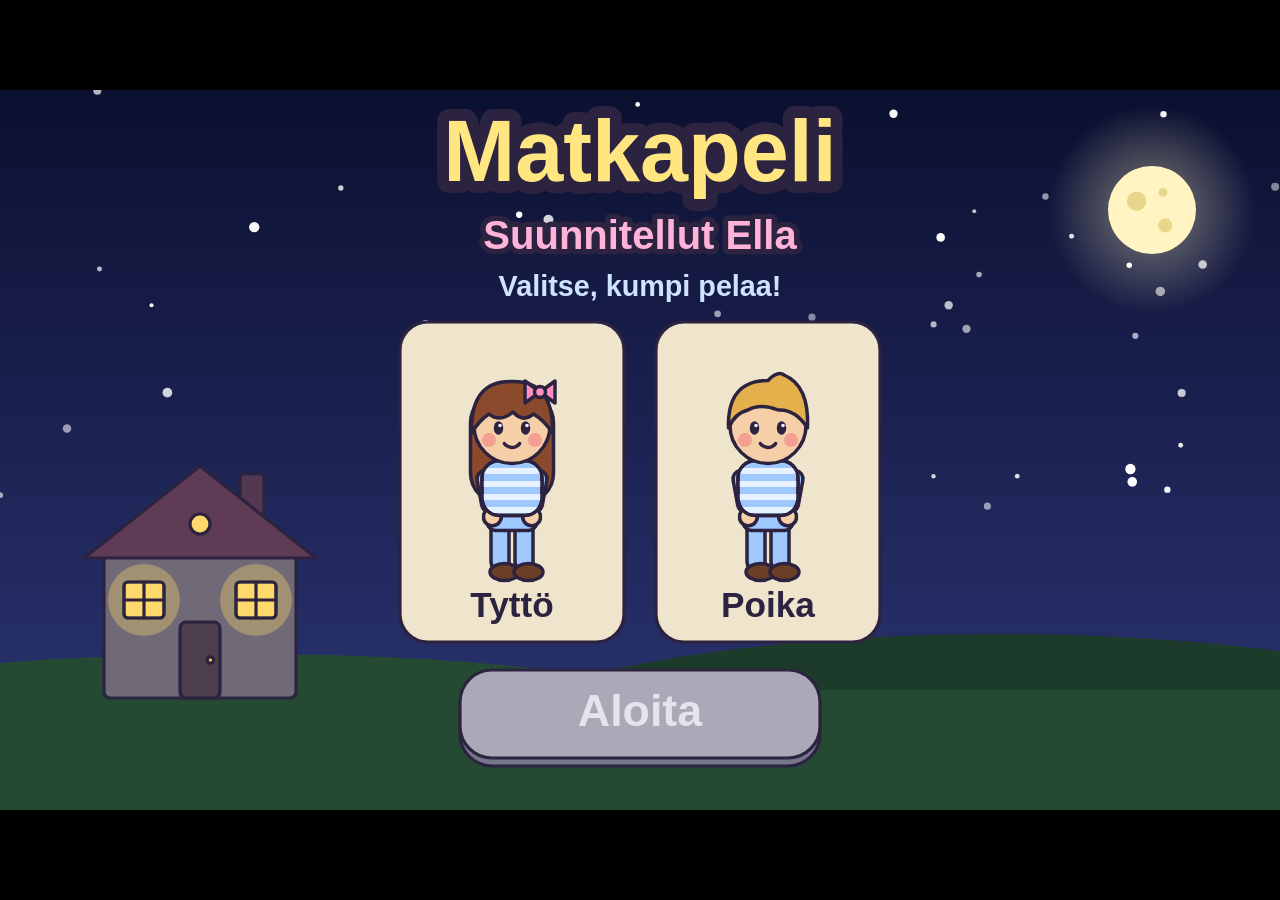
==== index.html @ b37e4c69 "A sleepover at Mummi and Ukki's: pillow fort, Ukki's story, city lights and pancakes Closes #28  Co-" ====
<!DOCTYPE html>
<html lang="fi">
<head>
  <meta charset="utf-8">
  <meta name="viewport" content="width=device-width, initial-scale=1, maximum-scale=1, user-scalable=no, viewport-fit=cover">
  <meta name="apple-mobile-web-app-capable" content="yes">
  <meta name="mobile-web-app-capable" content="yes">
  <title>Matkapeli</title>
  <meta name="apple-mobile-web-app-title" content="Matkapeli">
  <meta name="apple-mobile-web-app-status-bar-style" content="black-translucent">
  <meta name="theme-color" content="#4fb3f6">
  <link rel="manifest" href="manifest.webmanifest">
  <link rel="icon" type="image/png" href="icons/icon-192.png">
  <link rel="apple-touch-icon" href="icons/apple-touch-icon.png">
  <link rel="stylesheet" href="style.css">
</head>
<body>
  <canvas id="game" width="320" height="180"></canvas>

  <div id="rotate-hint">
    <div class="rotate-icon">📱↻</div>
    <div>Käännä tabletti</div>
  </div>

  <!-- Classic scripts (not modules) so the game works from file:// -->
  <script src="js/sprites.js"></script>
  <script src="js/engine.js"></script>
  <script src="js/lib/three.min.js"></script>
  <script src="js/world3d.js"></script>
  <script src="js/country3d.js"></script>
  <script src="js/player.js"></script>
  <script src="js/pet.js"></script>
  <script src="js/photos.js"></script>
  <script src="js/passport.js"></script>
  <script src="js/tvshow.js"></script>
  <script src="js/maskedsinger.js"></script>
  <script src="js/tvchannels.js"></script>
  <script src="js/scenes/start.js"></script>
  <script src="js/scenes/home.js"></script>
  <script src="js/scenes/brush.js"></script>
  <script src="js/scenes/hairbrush.js"></script>
  <script src="js/scenes/wardrobe.js"></script>
  <script src="js/scenes/breakfast.js"></script>
  <script src="js/scenes/baking.js"></script>
  <script src="js/scenes/party.js"></script>
  <script src="js/scenes/memory.js"></script>
  <script src="js/scenes/drums.js"></script>
  <script src="js/scenes/pettricks.js"></script>
  <script src="js/scenes/books.js"></script>
  <script src="js/scenes/album.js"></script>
  <script src="js/scenes/passport.js"></script>
  <script src="js/scenes/concert.js"></script>
  <script src="js/scenes/street.js"></script>
  <script src="js/scenes/airport.js"></script>
  <script src="js/scenes/flight.js"></script>
  <script src="js/scenes/egypt.js"></script>
  <script src="js/scenes/winter.js"></script>
  <script src="js/scenes/igloo.js"></script>
  <script src="js/scenes/thailand.js"></script>
  <script src="js/scenes/temple.js"></script>
  <script src="js/scenes/themepark.js"></script>
  <script src="js/scenes/newyork.js"></script>
  <script src="js/scenes/grandparents.js"></script>
  <script src="js/scenes/sleepover.js"></script>
  <script src="js/scenes/hq.js"></script>
  <script src="js/scenes/hotel.js"></script>
  <script src="js/scenes/swim.js"></script>
  <script src="js/scenes/garden.js"></script>
  <script src="js/scenes/helsinki.js"></script>
  <script src="js/scenes/school.js"></script>
  <script src="js/scenes/drive.js"></script>
  <script src="js/scenes/pyramid.js"></script>
  <script src="js/scenes/labyrinth.js"></script>
  <script src="js/scenes/gallery.js"></script>
  <!-- New countries (made with country3d.js) come after everything else -->
  <script src="js/scenes/australia.js"></script>
  <script src="js/scenes/japan.js"></script>
  <script src="js/scenes/belgium.js"></script>
  <script src="js/scenes/china.js"></script>
  <script src="js/scenes/france.js"></script>
  <script src="js/main.js"></script>
  <script>
    // Installable app + offline play (not available from file://, and that's fine)
    if ('serviceWorker' in navigator && location.protocol.startsWith('http')) {
      window.addEventListener('load', () => navigator.serviceWorker.register('sw.js').catch(() => {}));
    }
  </script>
</body>
</html>
---- style.css ----
html, body {
  margin: 0;
  padding: 0;
  width: 100%;
  height: 100%;
  overflow: hidden;
  background: #000;
  color: #fff;
  font-family: sans-serif;
  /* No scrolling, zooming, text selection or tap highlight on tablets */
  touch-action: none;
  overscroll-behavior: none;
  user-select: none;
  -webkit-user-select: none;
  -webkit-touch-callout: none;
  -webkit-tap-highlight-color: transparent;
}

body {
  display: flex;
  align-items: center;
  justify-content: center;
}

#game {
  display: block;
  /* Size is set by engine.js (320×180 game units scaled to fit the screen) */
  width: 320px;
  height: 180px;
  background: #000;
  touch-action: none;
}

#rotate-hint {
  display: none;
  position: fixed;
  inset: 0;
  background: #0b1030;
  color: #ffe680;
  font-size: 8vw;
  font-weight: bold;
  text-align: center;
  flex-direction: column;
  align-items: center;
  justify-content: center;
  gap: 4vw;
  z-index: 10;
}

.rotate-icon {
  font-size: 20vw;
}

/* Portrait tablet/phone: ask to turn the device */
@media (orientation: portrait) {
  #rotate-hint { display: flex; }
}
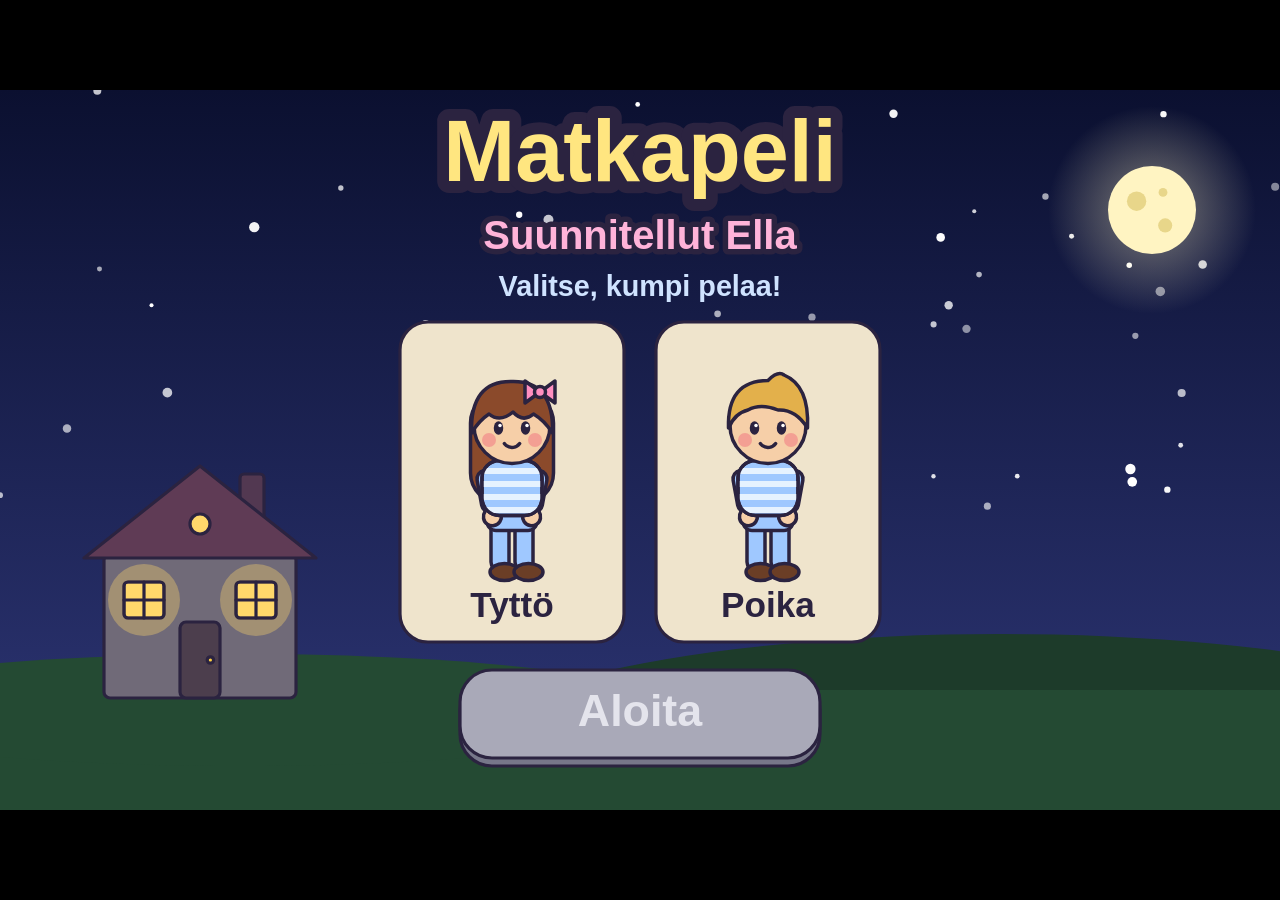
==== commit f8756413: "Seasons at home: winter snow with a snowman and sledding, autumn leaf piles, Christmas tree and ligh" ====
--- a/index.html
+++ b/index.html
@@ -30,6 +30,7 @@
   <script src="js/country3d.js"></script>
   <script src="js/player.js"></script>
   <script src="js/pet.js"></script>
+  <script src="js/seasons.js"></script>
   <script src="js/photos.js"></script>
   <script src="js/passport.js"></script>
   <script src="js/tvshow.js"></script>
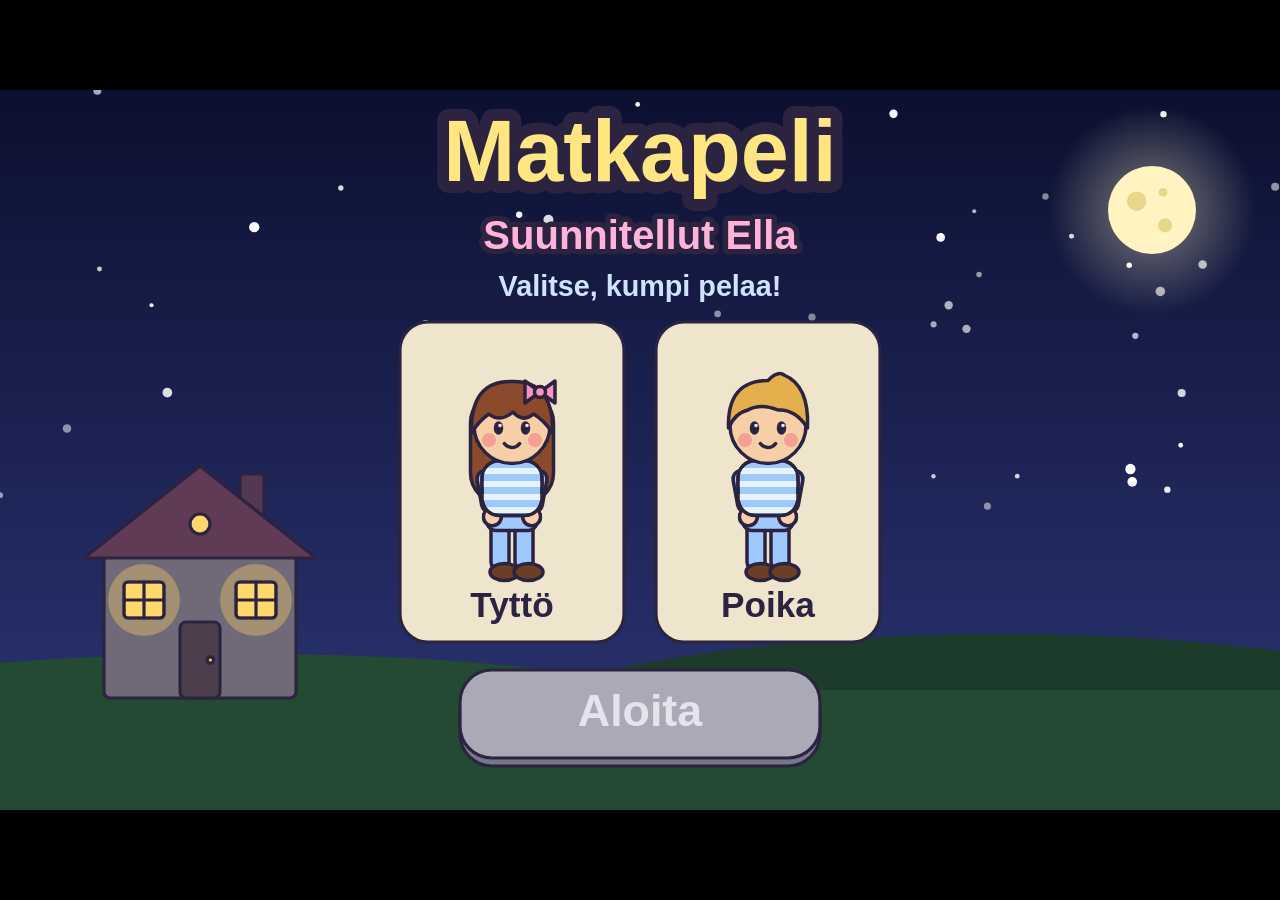
==== commit f2244ddf: "A funny photo booth in the hallway: props, frames, stickers and a four-photo strip for the album Clo" ====
--- a/index.html
+++ b/index.html
@@ -47,6 +47,7 @@
   <script src="js/scenes/memory.js"></script>
   <script src="js/scenes/drums.js"></script>
   <script src="js/scenes/pettricks.js"></script>
+  <script src="js/scenes/photobooth.js"></script>
   <script src="js/scenes/books.js"></script>
   <script src="js/scenes/album.js"></script>
   <script src="js/scenes/passport.js"></script>
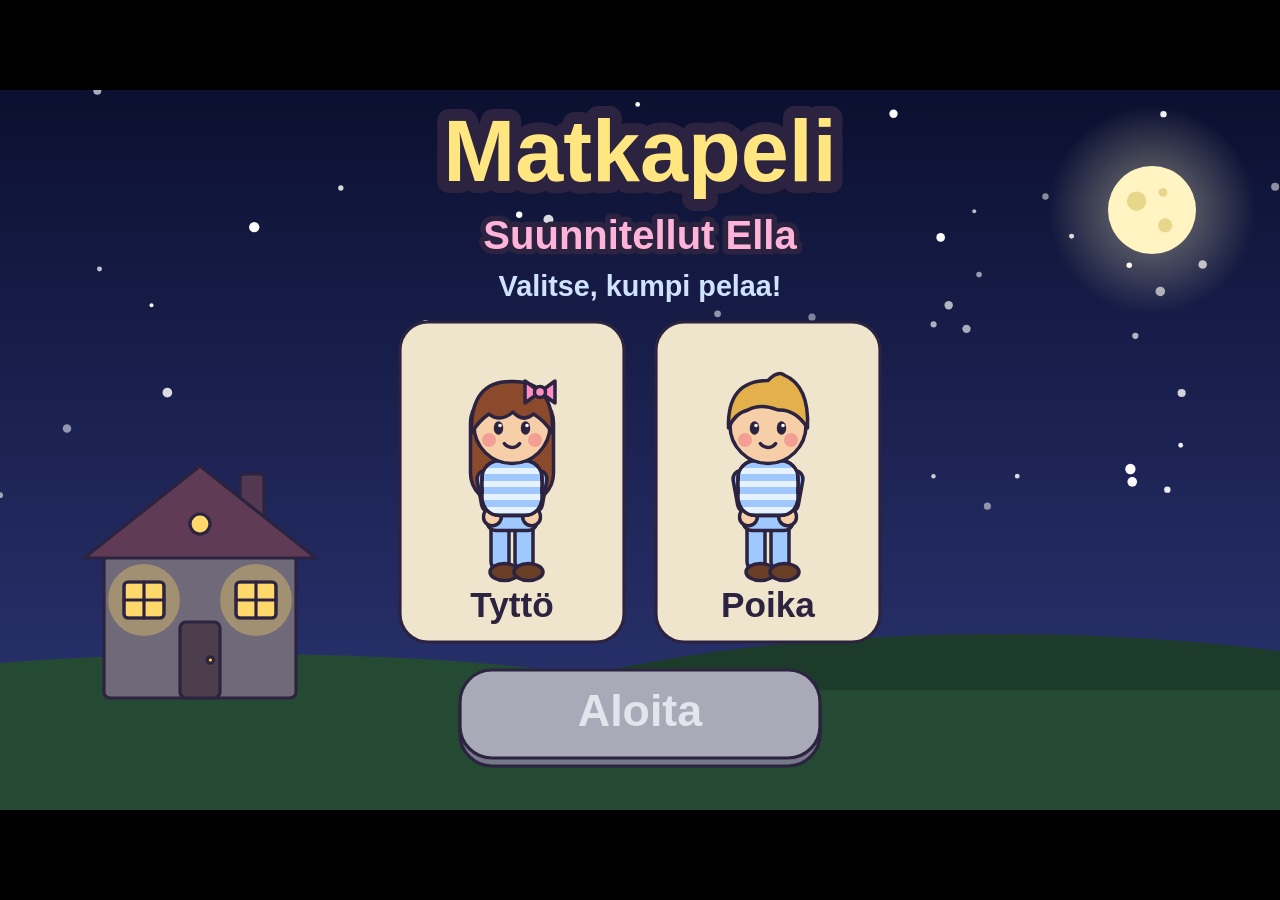
==== commit 1a21c1bb: "Turpapojat visit: doorbell some evenings, a living room concert with drums, and a signed poster Clos" ====
--- a/index.html
+++ b/index.html
@@ -48,6 +48,7 @@
   <script src="js/scenes/drums.js"></script>
   <script src="js/scenes/pettricks.js"></script>
   <script src="js/scenes/photobooth.js"></script>
+  <script src="js/scenes/bandvisit.js"></script>
   <script src="js/scenes/books.js"></script>
   <script src="js/scenes/album.js"></script>
   <script src="js/scenes/passport.js"></script>
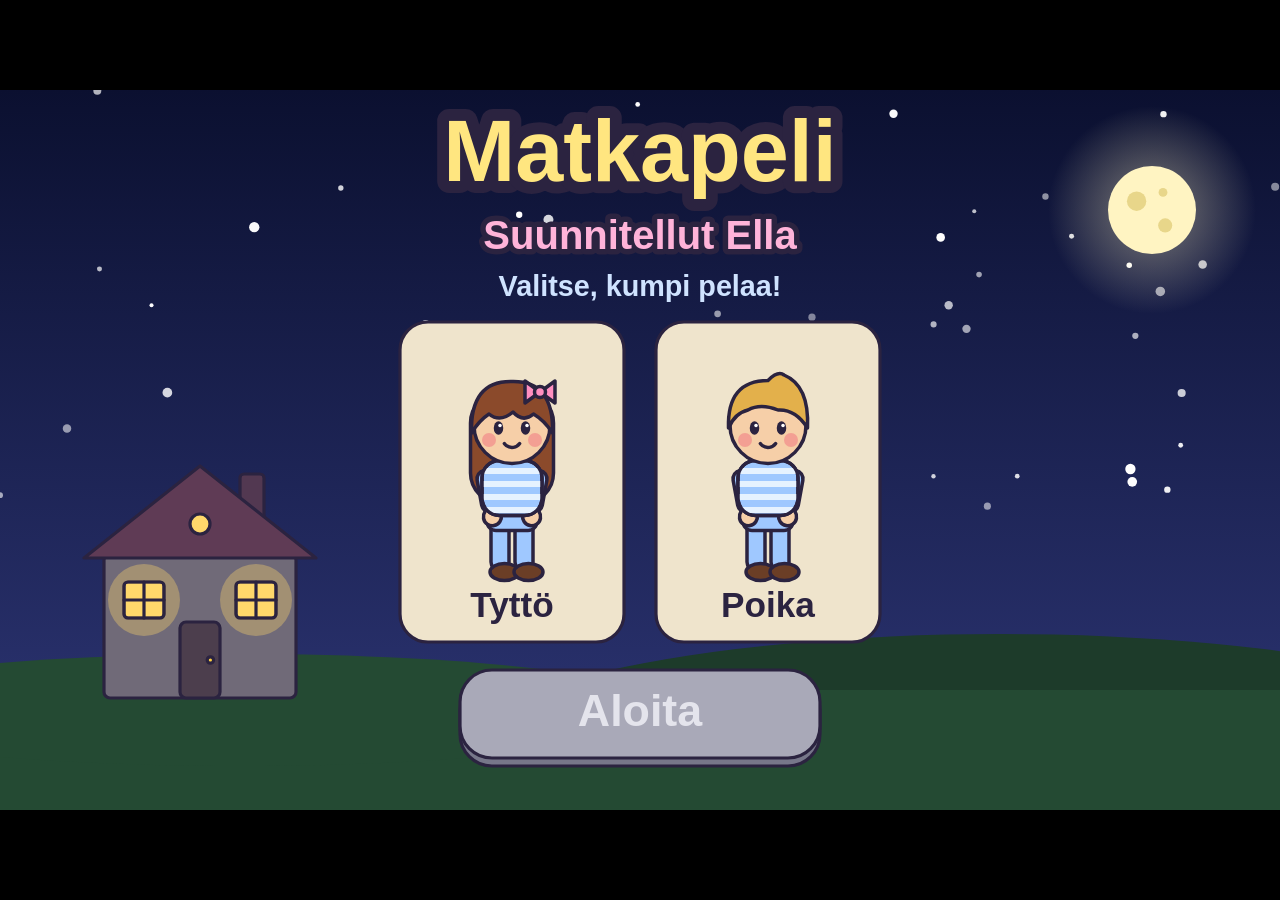
==== commit 44571f9c: "Lost things: every morning something is hidden in the house, and the pet helps to find it Closes #32" ====
--- a/index.html
+++ b/index.html
@@ -31,6 +31,7 @@
   <script src="js/player.js"></script>
   <script src="js/pet.js"></script>
   <script src="js/seasons.js"></script>
+  <script src="js/lostthings.js"></script>
   <script src="js/photos.js"></script>
   <script src="js/passport.js"></script>
   <script src="js/tvshow.js"></script>
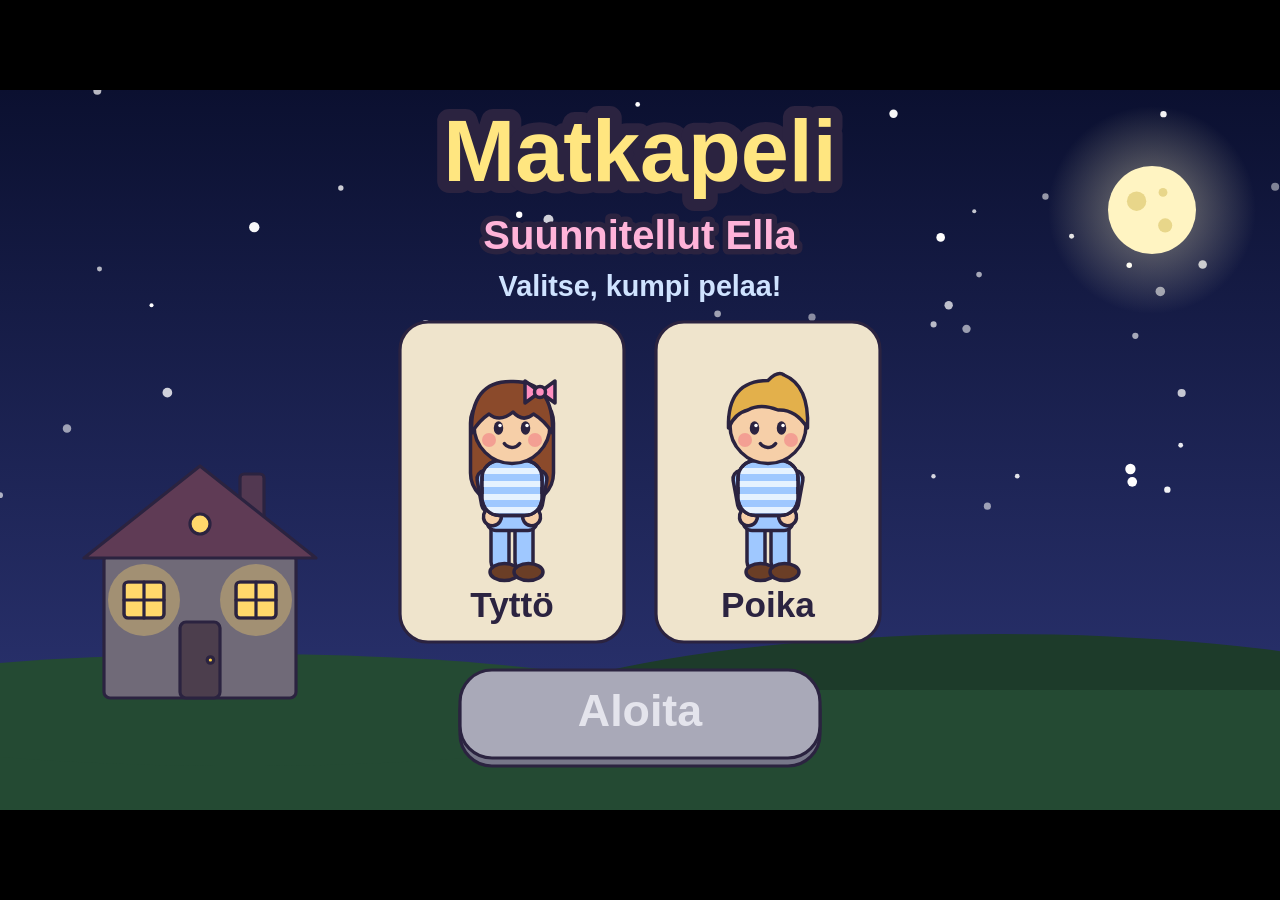
==== commit 5ed54e4b: "Ice cream truck on the home street: build a cone with up to four scoops, and the pet licks up the fa" ====
--- a/index.html
+++ b/index.html
@@ -55,6 +55,7 @@
   <script src="js/scenes/passport.js"></script>
   <script src="js/scenes/concert.js"></script>
   <script src="js/scenes/street.js"></script>
+  <script src="js/scenes/icecream.js"></script>
   <script src="js/scenes/airport.js"></script>
   <script src="js/scenes/flight.js"></script>
   <script src="js/scenes/egypt.js"></script>
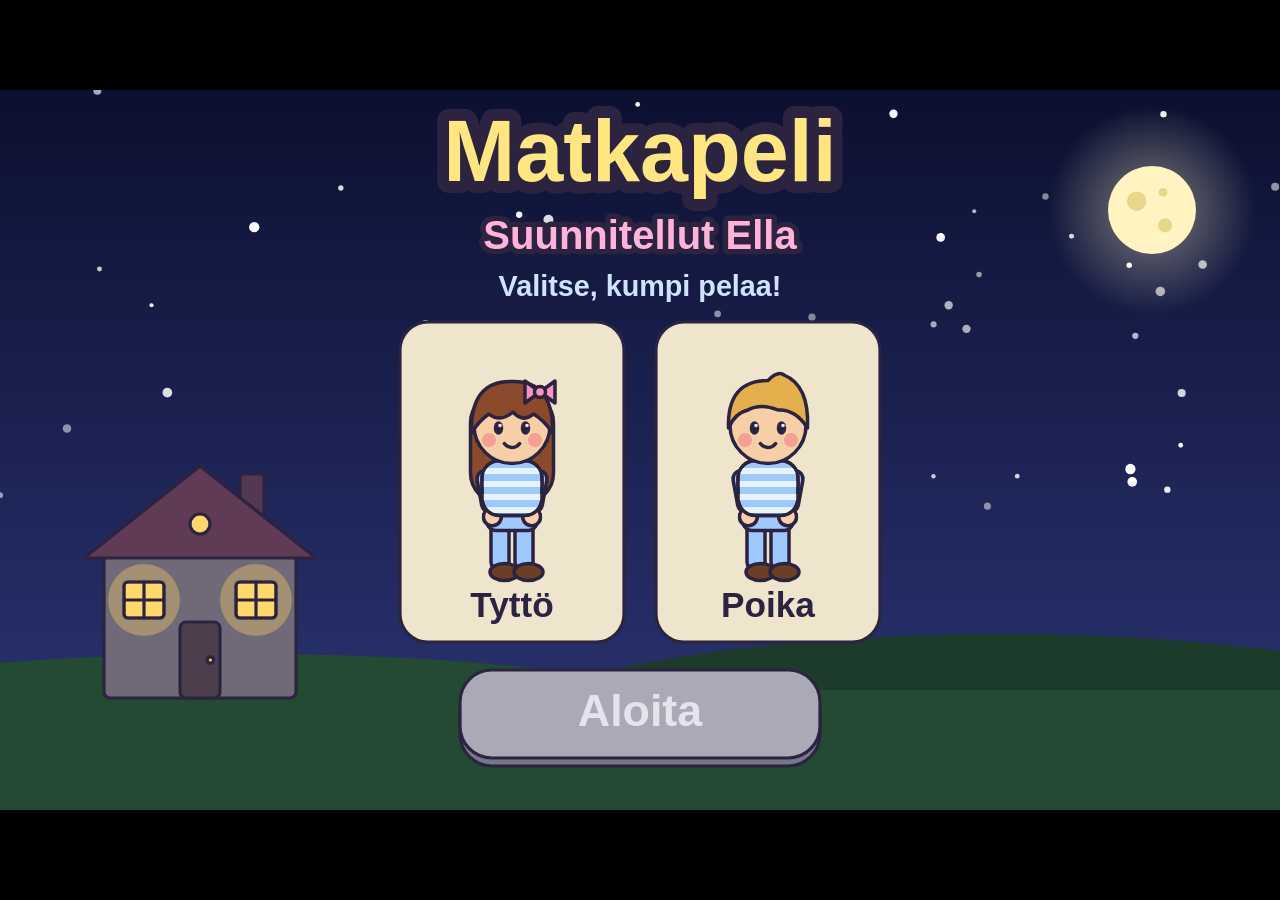
==== commit bf397c20: "Postcards from the trips: a card stand at every foreign airport, cards on the fridge, at Mummi and U" ====
--- a/index.html
+++ b/index.html
@@ -57,6 +57,7 @@
   <script src="js/scenes/street.js"></script>
   <script src="js/scenes/icecream.js"></script>
   <script src="js/scenes/airport.js"></script>
+  <script src="js/scenes/postcard.js"></script>
   <script src="js/scenes/flight.js"></script>
   <script src="js/scenes/egypt.js"></script>
   <script src="js/scenes/winter.js"></script>
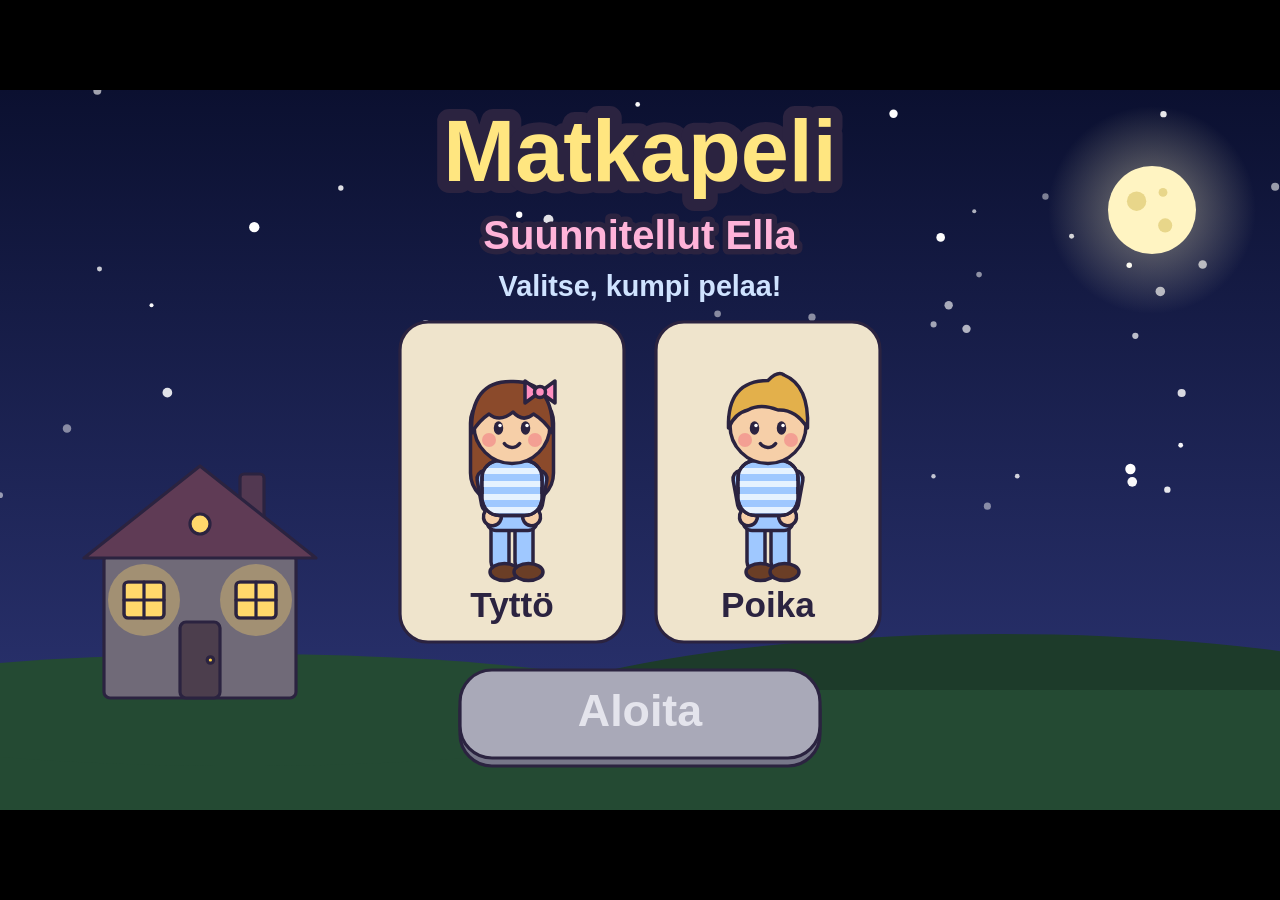
==== commit adb6aa0e: "Photos show the face, and random people to greet in the places - The camera photo: the character tur" ====
--- a/index.html
+++ b/index.html
@@ -27,6 +27,7 @@
   <script src="js/engine.js"></script>
   <script src="js/lib/three.min.js"></script>
   <script src="js/world3d.js"></script>
+  <script src="js/npcs.js"></script>
   <script src="js/country3d.js"></script>
   <script src="js/player.js"></script>
   <script src="js/pet.js"></script>
